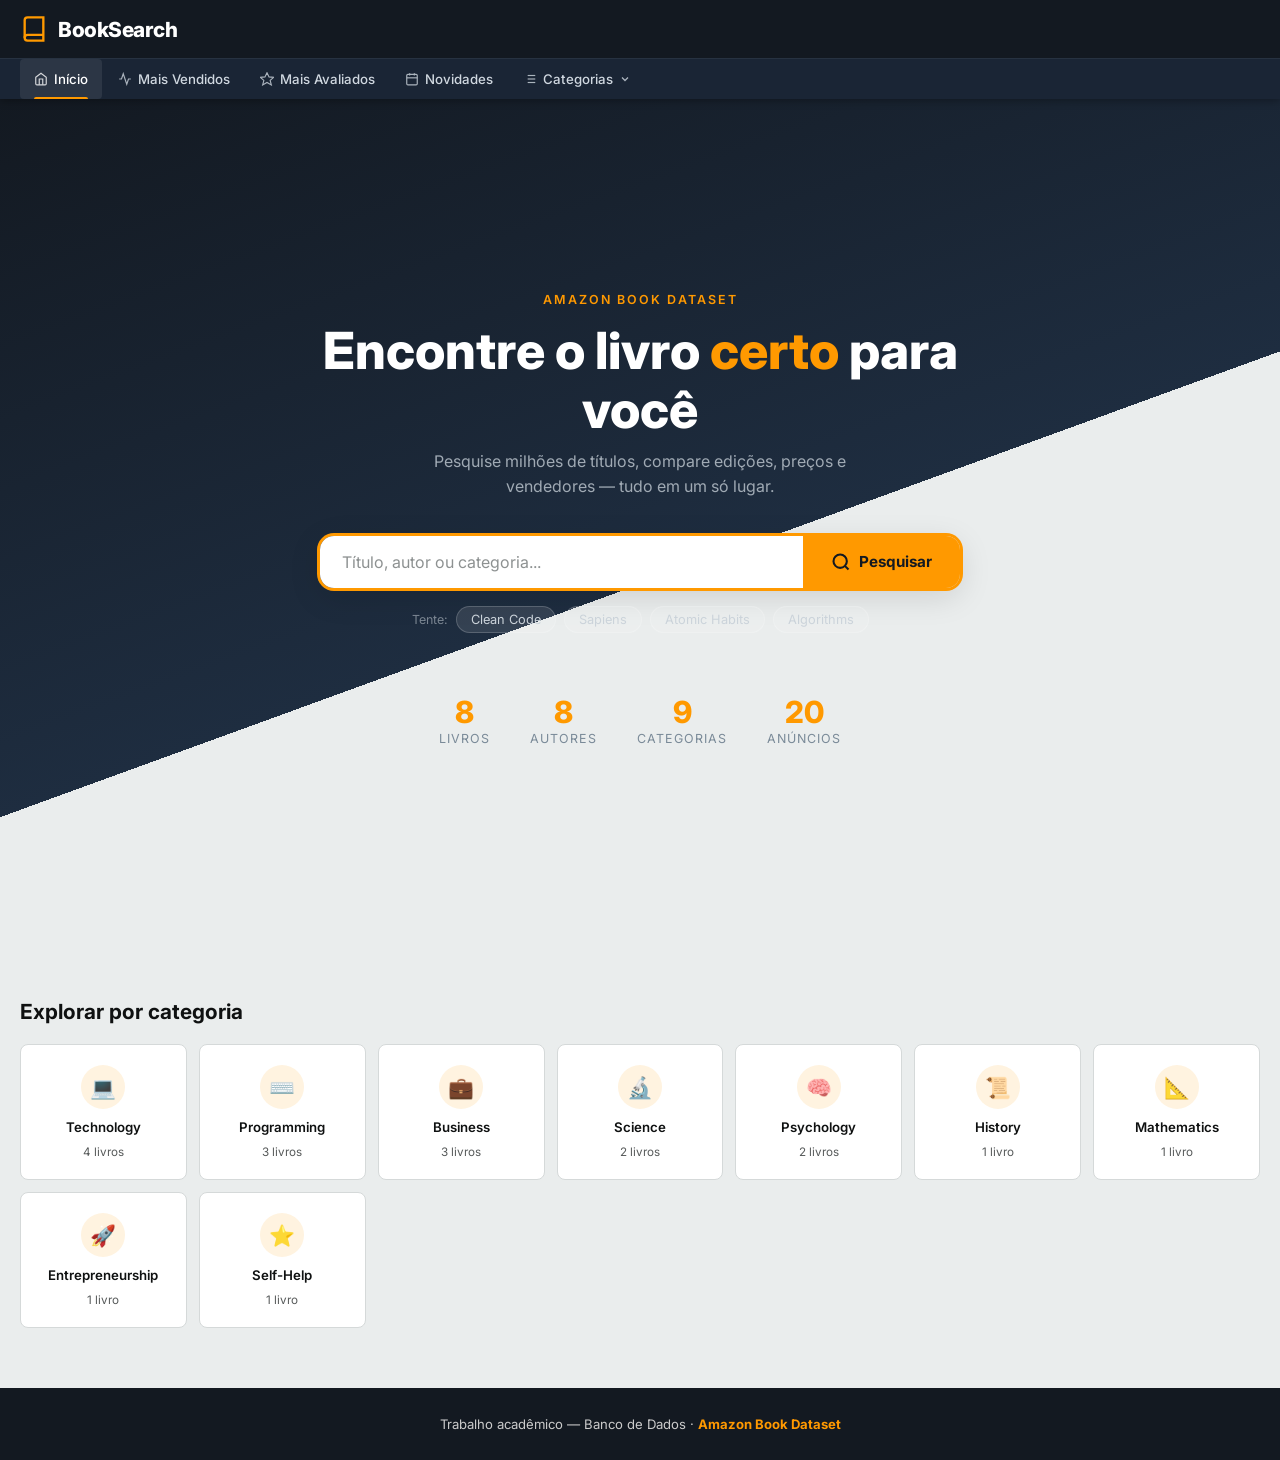
==== index.html @ 6c3b2145 "Criada base do site" ====
<!DOCTYPE html>
<html lang="pt-BR">
<head>
  <meta charset="UTF-8" />
  <meta name="viewport" content="width=device-width, initial-scale=1.0" />
  <title>BookSearch — Amazon Book Dataset</title>
  <link rel="stylesheet" href="style.css" />
</head>
<body>

  <!-- ── NAVBAR ── -->
  <nav class="navbar">
    <div class="navbar-top">
      <a class="nav-logo" href="index.html">
        <svg viewBox="0 0 24 24" fill="none" stroke="currentColor" stroke-width="2">
          <path d="M4 19.5A2.5 2.5 0 0 1 6.5 17H20"/>
          <path d="M6.5 2H20v20H6.5A2.5 2.5 0 0 1 4 19.5v-15A2.5 2.5 0 0 1 6.5 2z"/>
        </svg>
        <span class="logo-text">Book<span>Search</span></span>
      </a>
      <button class="nav-hamburger" onclick="toggleMobileNav()" aria-label="Menu">
        <span></span><span></span><span></span>
      </button>
    </div>

    <div class="navbar-links-row" id="navbar-links">
      <div class="navbar-links-inner">

        <a class="nav-link active" href="index.html">
          <svg viewBox="0 0 24 24" fill="none" stroke="currentColor" stroke-width="2">
            <path d="M3 9l9-7 9 7v11a2 2 0 0 1-2 2H5a2 2 0 0 1-2-2z"/>
            <polyline points="9 22 9 12 15 12 15 22"/>
          </svg>
          Início
        </a>

        <a class="nav-link" href="results.html?sort=reviews&q=" onclick="navTo(event,'reviews')">
          <svg viewBox="0 0 24 24" fill="none" stroke="currentColor" stroke-width="2">
            <polyline points="22 12 18 12 15 21 9 3 6 12 2 12"/>
          </svg>
          Mais Vendidos
        </a>

        <a class="nav-link" href="results.html?sort=rating&q=" onclick="navTo(event,'rating')">
          <svg viewBox="0 0 20 20" fill="none" stroke="currentColor" stroke-width="1.6">
            <polygon points="10,1 12.9,7 19.5,7.6 14.5,12 16.2,18.5 10,15 3.8,18.5 5.5,12 0.5,7.6 7.1,7"/>
          </svg>
          Mais Avaliados
        </a>

        <a class="nav-link" href="results.html?sort=year&q=" onclick="navTo(event,'year')">
          <svg viewBox="0 0 24 24" fill="none" stroke="currentColor" stroke-width="2">
            <rect x="3" y="4" width="18" height="18" rx="2" ry="2"/>
            <line x1="16" y1="2" x2="16" y2="6"/><line x1="8" y1="2" x2="8" y2="6"/>
            <line x1="3" y1="10" x2="21" y2="10"/>
          </svg>
          Novidades
        </a>

        <div class="nav-dropdown nav-link" tabindex="0" onclick="toggleDropdown(this)">
          <svg viewBox="0 0 24 24" fill="none" stroke="currentColor" stroke-width="2">
            <line x1="8" y1="6" x2="21" y2="6"/><line x1="8" y1="12" x2="21" y2="12"/>
            <line x1="8" y1="18" x2="21" y2="18"/>
            <line x1="3" y1="6" x2="3.01" y2="6"/><line x1="3" y1="12" x2="3.01" y2="12"/>
            <line x1="3" y1="18" x2="3.01" y2="18"/>
          </svg>
          Categorias
          <svg class="nav-chevron" viewBox="0 0 24 24" fill="none" stroke="currentColor" stroke-width="2.5">
            <polyline points="6 9 12 15 18 9"/>
          </svg>
          <div class="nav-dropdown-menu" id="cat-dropdown"></div>
        </div>

      </div>
    </div>
  </nav>

  <!-- ── HERO ── -->
  <main>
    <section class="hero">
      <p class="hero-eyebrow">Amazon Book Dataset</p>
      <h1 class="hero-title">Encontre o livro <em>certo</em> para você</h1>
      <p class="hero-sub">Pesquise milhões de títulos, compare edições, preços e vendedores — tudo em um só lugar.</p>

      <div class="hero-search-wrap">
        <form class="hero-search" onsubmit="handleHeroSearch(event)">
          <input
            type="text"
            id="hero-input"
            placeholder="Título, autor ou categoria..."
            autofocus
          />
          <button type="submit">
            <svg viewBox="0 0 24 24" fill="none" stroke="currentColor" stroke-width="2.5">
              <circle cx="11" cy="11" r="8"/><path d="M21 21l-4.35-4.35"/>
            </svg>
            Pesquisar
          </button>
        </form>

        <div class="hero-suggestions">
          <span>Tente:</span>
          <button class="suggestion-chip" onclick="searchFor('Clean Code')">Clean Code</button>
          <button class="suggestion-chip" onclick="searchFor('Sapiens')">Sapiens</button>
          <button class="suggestion-chip" onclick="searchFor('Atomic Habits')">Atomic Habits</button>
          <button class="suggestion-chip" onclick="searchFor('Algorithms')">Algorithms</button>
        </div>
      </div>

      <div class="hero-stats">
        <div class="stat-item">
          <div class="stat-number" id="stat-books">—</div>
          <div class="stat-label">Livros</div>
        </div>
        <div class="stat-item">
          <div class="stat-number" id="stat-authors">—</div>
          <div class="stat-label">Autores</div>
        </div>
        <div class="stat-item">
          <div class="stat-number" id="stat-cats">—</div>
          <div class="stat-label">Categorias</div>
        </div>
        <div class="stat-item">
          <div class="stat-number" id="stat-listings">—</div>
          <div class="stat-label">Anúncios</div>
        </div>
      </div>
    </section>

    <!-- ── CATEGORIES ── -->
    <section class="categories-section">
      <h2 class="section-title">Explorar por categoria</h2>
      <div class="categories-grid" id="categories-grid"></div>
    </section>
  </main>

  <!-- ── FOOTER ── -->
  <footer>
    <p>Trabalho acadêmico — Banco de Dados · <strong>Amazon Book Dataset</strong></p>
  </footer>

  <script src="app.js"></script>
  <script>
    // ── Category icons map ────────────────────────────────────
    const CAT_ICONS = {
      'Technology':      '💻',
      'Programming':     '⌨️',
      'History':         '📜',
      'Science':         '🔬',
      'Psychology':      '🧠',
      'Business':        '💼',
      'Entrepreneurship':'🚀',
      'Self-Help':       '⭐',
      'Mathematics':     '📐',
    };

    // ── Nav helpers ───────────────────────────────────────────
    function navTo(e, sort) {
      e.preventDefault();
      window.location.href = `results.html?sort=${sort}&q=`;
    }

    function toggleMobileNav() {
      document.getElementById('navbar-links').classList.toggle('open');
    }

    function toggleDropdown(el) {
      // only on mobile (hover handles desktop)
      if (window.innerWidth <= 700) el.classList.toggle('open');
    }

    // ── Build nav category dropdown ───────────────────────────
    function buildNavDropdown() {
      const menu = document.getElementById('cat-dropdown');
      const cats = getAllCategories(MOCK_BOOKS);
      cats.forEach(cat => {
        const btn = document.createElement('button');
        btn.className = 'nav-dropdown-item';
        btn.innerHTML = `<span class="cat-dot"></span>${cat}`;
        btn.addEventListener('click', (e) => {
          e.stopPropagation();
          window.location.href = `results.html?cat=${encodeURIComponent(cat)}&q=`;
        });
        menu.appendChild(btn);
      });
    }

    // ── Build stats ───────────────────────────────────────────
    function buildStats() {
      const authors  = new Set(MOCK_BOOKS.map(b => b.author));
      const cats     = new Set(MOCK_BOOKS.flatMap(b => b.categories));
      const listings = MOCK_BOOKS.reduce((acc, b) => acc + b.listings.length, 0);
      animateCount('stat-books',    MOCK_BOOKS.length);
      animateCount('stat-authors',  authors.size);
      animateCount('stat-cats',     cats.size);
      animateCount('stat-listings', listings);
    }

    function animateCount(id, target) {
      const el = document.getElementById(id);
      let cur = 0;
      const step = Math.max(1, Math.floor(target / 30));
      const t = setInterval(() => {
        cur = Math.min(cur + step, target);
        el.textContent = cur.toLocaleString('pt-BR');
        if (cur >= target) clearInterval(t);
      }, 30);
    }

    // ── Build categories grid ─────────────────────────────────
    function buildCategories() {
      const grid = document.getElementById('categories-grid');
      const catCount = {};
      MOCK_BOOKS.forEach(b => b.categories.forEach(c => {
        catCount[c] = (catCount[c] || 0) + 1;
      }));
      Object.entries(catCount).sort((a,b) => b[1]-a[1]).forEach(([cat, count]) => {
        const card = document.createElement('div');
        card.className = 'category-card';
        card.innerHTML = `
          <div class="category-icon">${CAT_ICONS[cat] || '📚'}</div>
          <div class="category-name">${cat}</div>
          <div class="category-count">${count} livro${count>1?'s':''}</div>
        `;
        card.addEventListener('click', () => searchFor(cat));
        grid.appendChild(card);
      });
    }

    // ── Search handlers ───────────────────────────────────────
    function handleHeroSearch(e) {
      e.preventDefault();
      const q = document.getElementById('hero-input').value.trim();
      navigateSearch(q);
    }

    function searchFor(term) {
      document.getElementById('hero-input').value = term;
      navigateSearch(term);
    }

    function navigateSearch(query) {
      saveSearch(query);
      window.location.href = `results.html?q=${encodeURIComponent(query)}`;
    }

    // ── Init ──────────────────────────────────────────────────
    buildNavDropdown();
    buildStats();
    buildCategories();
  </script>
</body>
</html>
---- style.css ----
/* =============================================
   AMAZON BOOKSTORE — SHARED STYLES
   ============================================= */

@import url('https://fonts.googleapis.com/css2?family=Inter:wght@300;400;500;600;700;800&display=swap');

:root {
  --navy:       #131921;
  --navy-mid:   #1a2535;
  --orange:     #FF9900;
  --orange-dark:#e47911;
  --orange-lite:#fff3e0;
  --bg:         #EAEDED;
  --surface:    #FFFFFF;
  --border:     #D5D9D9;
  --text:       #0F1111;
  --text-mid:   #565959;
  --text-light: #8d9191;
  --star:       #FF9900;
  --green:      #007600;
  --red:        #b12704;
  --radius:     8px;
  --radius-lg:  14px;
  --shadow-sm:  0 1px 4px rgba(0,0,0,.08);
  --shadow-md:  0 4px 16px rgba(0,0,0,.10);
  --shadow-lg:  0 8px 32px rgba(0,0,0,.13);
  --transition: .18s ease;
}

*, *::before, *::after { box-sizing: border-box; margin: 0; padding: 0; }

html { scroll-behavior: smooth; }

body {
  font-family: 'Inter', sans-serif;
  background: var(--bg);
  color: var(--text);
  min-height: 100vh;
  -webkit-font-smoothing: antialiased;
}

a { text-decoration: none; color: inherit; }
img { display: block; max-width: 100%; }
button { cursor: pointer; border: none; background: none; font-family: inherit; }
input, select { font-family: inherit; }

/* ─── NAVBAR ─── */
.navbar {
  background: var(--navy);
  position: sticky;
  top: 0;
  z-index: 100;
  box-shadow: 0 2px 8px rgba(0,0,0,.3);
}

/* Top row: logo + hamburger */
.navbar-top {
  max-width: 1280px;
  margin: 0 auto;
  padding: 0 20px;
  height: 58px;
  display: flex;
  align-items: center;
  justify-content: space-between;
}

.nav-logo {
  display: flex;
  align-items: center;
  gap: 10px;
  color: var(--orange);
  font-weight: 800;
  font-size: 1.3rem;
  letter-spacing: -.5px;
  white-space: nowrap;
  flex-shrink: 0;
}

.nav-logo svg { width: 28px; height: 28px; flex-shrink: 0; }
.nav-logo span { color: #fff; }

/* Bottom row: nav links */
.navbar-links-row {
  background: var(--navy-mid);
  border-top: 1px solid rgba(255,255,255,.06);
}

.navbar-links-inner {
  max-width: 1280px;
  margin: 0 auto;
  padding: 0 20px;
  display: flex;
  align-items: center;
  gap: 2px;
  height: 40px;
}

.nav-link {
  display: flex;
  align-items: center;
  gap: 6px;
  color: #d0d8e0;
  font-size: .83rem;
  font-weight: 500;
  padding: 0 14px;
  height: 100%;
  border-radius: 4px;
  transition: color var(--transition), background var(--transition);
  white-space: nowrap;
  cursor: pointer;
  position: relative;
}

.nav-link svg { width: 14px; height: 14px; opacity: .8; flex-shrink: 0; }

.nav-link:hover,
.nav-link.active {
  color: #fff;
  background: rgba(255,255,255,.08);
}

.nav-link.active::after {
  content: '';
  position: absolute;
  bottom: 0;
  left: 14px;
  right: 14px;
  height: 2px;
  background: var(--orange);
  border-radius: 2px 2px 0 0;
}

/* Dropdown */
.nav-dropdown {
  position: relative;
}

.nav-dropdown-menu {
  display: none;
  position: absolute;
  top: calc(100% + 4px);
  left: 0;
  background: #fff;
  border: 1px solid var(--border);
  border-radius: var(--radius);
  box-shadow: var(--shadow-lg);
  min-width: 200px;
  padding: 6px 0;
  z-index: 200;
}

.nav-dropdown:hover .nav-dropdown-menu,
.nav-dropdown:focus-within .nav-dropdown-menu {
  display: block;
}

.nav-dropdown-item {
  display: flex;
  align-items: center;
  gap: 10px;
  padding: 9px 16px;
  font-size: .85rem;
  color: var(--text);
  cursor: pointer;
  transition: background var(--transition);
  width: 100%;
  text-align: left;
}

.nav-dropdown-item:hover { background: var(--bg); color: var(--orange-dark); }

.nav-dropdown-item .cat-dot {
  width: 8px; height: 8px;
  border-radius: 50%;
  background: var(--orange);
  flex-shrink: 0;
}

.nav-chevron {
  width: 12px !important;
  height: 12px !important;
  transition: transform .2s ease;
}

.nav-dropdown:hover .nav-chevron { transform: rotate(180deg); }

/* Hamburger for mobile */
.nav-hamburger {
  display: none;
  flex-direction: column;
  gap: 5px;
  padding: 6px;
  cursor: pointer;
  color: #d0d8e0;
}

.nav-hamburger span {
  display: block;
  width: 22px;
  height: 2px;
  background: currentColor;
  border-radius: 2px;
  transition: transform .2s, opacity .2s;
}

/* Mobile nav */
@media (max-width: 700px) {
  .nav-hamburger { display: flex; }

  .navbar-links-row {
    display: none;
    height: auto;
  }

  .navbar-links-row.open { display: block; }

  .navbar-links-inner {
    flex-direction: column;
    align-items: stretch;
    height: auto;
    padding: 8px 12px 12px;
    gap: 2px;
  }

  .nav-link { height: 40px; padding: 0 10px; }
  .nav-link.active::after { display: none; }

  .nav-dropdown-menu {
    position: static;
    box-shadow: none;
    border: none;
    border-radius: 0;
    border-left: 2px solid var(--orange);
    margin: 0 0 4px 10px;
    padding: 0;
    background: transparent;
    display: none;
  }

  .nav-dropdown.open .nav-dropdown-menu { display: block; }

  .nav-dropdown-item { color: #ccc; font-size: .82rem; padding: 8px 12px; }
  .nav-dropdown-item:hover { background: rgba(255,255,255,.06); }
}

/* ─── FOOTER ─── */
footer {
  background: var(--navy);
  color: #ccc;
  text-align: center;
  padding: 28px 20px;
  font-size: .82rem;
  margin-top: 60px;
}

footer strong { color: var(--orange); }

/* ─── STAR RATING ─── */
.stars {
  display: flex;
  align-items: center;
  gap: 3px;
}

.stars svg { width: 14px; height: 14px; }
.star-filled { fill: var(--star); }
.star-empty  { fill: #d3d3d3; }

.rating-label {
  font-size: .78rem;
  color: var(--text-mid);
  margin-left: 4px;
}

/* ─── BADGE ─── */
.badge {
  display: inline-flex;
  align-items: center;
  padding: 2px 8px;
  border-radius: 20px;
  font-size: .72rem;
  font-weight: 600;
  letter-spacing: .2px;
}

.badge-orange { background: var(--orange-lite); color: var(--orange-dark); }
.badge-green  { background: #e8f5e9; color: var(--green); }
.badge-navy   { background: #e8eaf6; color: #3949ab; }

/* ─── RESPONSIVE HELPER ─── */
@media (max-width: 480px) {
  .nav-logo .logo-text { display: none; }
}


/* =============================================
   INDEX PAGE — HERO SEARCH
   ============================================= */

.hero {
  min-height: calc(100vh - 60px);
  display: flex;
  flex-direction: column;
  align-items: center;
  justify-content: center;
  padding: 60px 20px;
  background: linear-gradient(160deg, var(--navy) 0%, #1e2d40 55%, var(--bg) 55%);
}

.hero-eyebrow {
  color: var(--orange);
  font-size: .78rem;
  font-weight: 600;
  letter-spacing: 2px;
  text-transform: uppercase;
  margin-bottom: 14px;
}

.hero-title {
  color: #fff;
  font-size: clamp(2rem, 5vw, 3.2rem);
  font-weight: 800;
  text-align: center;
  line-height: 1.15;
  margin-bottom: 10px;
  max-width: 640px;
}

.hero-title em {
  font-style: normal;
  color: var(--orange);
}

.hero-sub {
  color: #a0aab4;
  font-size: 1rem;
  text-align: center;
  margin-bottom: 36px;
  max-width: 480px;
  line-height: 1.6;
}

.hero-search-wrap {
  width: 100%;
  max-width: 640px;
  position: relative;
}

.hero-search {
  display: flex;
  width: 100%;
  box-shadow: var(--shadow-lg);
  border-radius: var(--radius-lg);
  overflow: hidden;
  transition: box-shadow var(--transition);
}

.hero-search:focus-within {
  box-shadow: 0 0 0 3px var(--orange), var(--shadow-lg);
}

.hero-search input {
  flex: 1;
  padding: 16px 22px;
  font-size: 1rem;
  border: none;
  outline: none;
  background: #fff;
  color: var(--text);
}

.hero-search input::placeholder { color: var(--text-light); }

.hero-search button {
  background: var(--orange);
  color: var(--navy);
  font-weight: 700;
  font-size: .95rem;
  padding: 0 28px;
  display: flex;
  align-items: center;
  gap: 8px;
  transition: background var(--transition), transform var(--transition);
  border-radius: 0;
}

.hero-search button:hover { background: var(--orange-dark); }
.hero-search button:active { transform: scale(.98); }
.hero-search button svg { width: 20px; height: 20px; }

.hero-suggestions {
  display: flex;
  flex-wrap: wrap;
  gap: 8px;
  justify-content: center;
  margin-top: 18px;
}

.hero-suggestions span {
  font-size: .78rem;
  color: #7a8591;
  align-self: center;
}

.suggestion-chip {
  background: rgba(255,255,255,.1);
  border: 1px solid rgba(255,255,255,.18);
  color: #cbd3da;
  padding: 5px 14px;
  border-radius: 20px;
  font-size: .8rem;
  cursor: pointer;
  transition: background var(--transition), color var(--transition);
}

.suggestion-chip:hover {
  background: rgba(255,153,0,.15);
  border-color: var(--orange);
  color: var(--orange);
}

.hero-stats {
  display: flex;
  gap: 40px;
  margin-top: 64px;
  flex-wrap: wrap;
  justify-content: center;
}

.stat-item {
  text-align: center;
  color: #fff;
}

.stat-number {
  font-size: 1.9rem;
  font-weight: 800;
  color: var(--orange);
  line-height: 1;
}

.stat-label {
  font-size: .78rem;
  color: #7a8a98;
  margin-top: 4px;
  text-transform: uppercase;
  letter-spacing: 1px;
}

/* categories section on index */
.categories-section {
  max-width: 1280px;
  margin: 60px auto;
  padding: 0 20px;
}

.section-title {
  font-size: 1.3rem;
  font-weight: 700;
  color: var(--text);
  margin-bottom: 20px;
}

.categories-grid {
  display: grid;
  grid-template-columns: repeat(auto-fill, minmax(160px, 1fr));
  gap: 12px;
}

.category-card {
  background: var(--surface);
  border: 1px solid var(--border);
  border-radius: var(--radius);
  padding: 20px 16px;
  display: flex;
  flex-direction: column;
  align-items: center;
  gap: 10px;
  cursor: pointer;
  transition: box-shadow var(--transition), border-color var(--transition), transform var(--transition);
  text-align: center;
}

.category-card:hover {
  box-shadow: var(--shadow-md);
  border-color: var(--orange);
  transform: translateY(-2px);
}

.category-icon {
  width: 44px;
  height: 44px;
  background: var(--orange-lite);
  border-radius: 50%;
  display: flex;
  align-items: center;
  justify-content: center;
  font-size: 1.3rem;
}

.category-name {
  font-size: .83rem;
  font-weight: 600;
  color: var(--text);
}

.category-count {
  font-size: .73rem;
  color: var(--text-mid);
}


/* =============================================
   RESULTS PAGE
   ============================================= */

.results-layout {
  max-width: 1280px;
  margin: 28px auto;
  padding: 0 20px;
  display: grid;
  grid-template-columns: 260px 1fr;
  gap: 24px;
  align-items: start;
}

@media (max-width: 900px) {
  .results-layout { grid-template-columns: 1fr; }
  .sidebar { order: -1; }
}

/* ── Sidebar ── */
.sidebar {
  background: var(--surface);
  border: 1px solid var(--border);
  border-radius: var(--radius-lg);
  overflow: hidden;
  position: sticky;
  top: 76px;
}

.sidebar-header {
  background: var(--navy);
  padding: 14px 18px;
  color: #fff;
  font-weight: 700;
  font-size: .9rem;
  display: flex;
  align-items: center;
  gap: 8px;
}

.sidebar-header svg { width: 16px; height: 16px; opacity: .8; }

.filter-group {
  padding: 16px 18px;
  border-bottom: 1px solid var(--border);
}

.filter-group:last-child { border-bottom: none; }

.filter-group-title {
  font-size: .8rem;
  font-weight: 700;
  text-transform: uppercase;
  letter-spacing: .8px;
  color: var(--text-mid);
  margin-bottom: 12px;
}

.sort-options {
  display: flex;
  flex-direction: column;
  gap: 8px;
}

.sort-option {
  display: flex;
  align-items: center;
  gap: 8px;
  cursor: pointer;
  padding: 6px 8px;
  border-radius: 6px;
  transition: background var(--transition);
  font-size: .87rem;
}

.sort-option:hover { background: var(--bg); }
.sort-option.active { background: var(--orange-lite); color: var(--orange-dark); font-weight: 600; }

.sort-option input[type="radio"] { accent-color: var(--orange); width: 15px; height: 15px; }

.category-filter-list {
  display: flex;
  flex-direction: column;
  gap: 6px;
  max-height: 260px;
  overflow-y: auto;
  scrollbar-width: thin;
}

.category-filter-item {
  display: flex;
  align-items: center;
  gap: 8px;
  cursor: pointer;
  padding: 5px 8px;
  border-radius: 6px;
  font-size: .85rem;
  transition: background var(--transition);
}

.category-filter-item:hover { background: var(--bg); }
.category-filter-item input[type="checkbox"] { accent-color: var(--orange); width: 14px; height: 14px; }

.price-range-wrap { display: flex; flex-direction: column; gap: 10px; }

.price-inputs {
  display: flex;
  gap: 8px;
  align-items: center;
}

.price-inputs input {
  width: 80px;
  padding: 6px 10px;
  border: 1px solid var(--border);
  border-radius: 6px;
  font-size: .85rem;
  outline: none;
}

.price-inputs input:focus { border-color: var(--orange); }
.price-inputs span { color: var(--text-mid); font-size: .85rem; }

.btn-apply-filter {
  width: 100%;
  background: var(--orange);
  color: var(--navy);
  font-weight: 700;
  font-size: .85rem;
  padding: 9px;
  border-radius: 6px;
  transition: background var(--transition);
}

.btn-apply-filter:hover { background: var(--orange-dark); }

/* ── Results main ── */
.results-main {}

.results-header {
  display: flex;
  align-items: center;
  justify-content: space-between;
  margin-bottom: 20px;
  flex-wrap: wrap;
  gap: 10px;
}

.results-query {
  font-size: 1.1rem;
  font-weight: 700;
}

.results-query span { color: var(--text-mid); font-weight: 400; }

.results-count {
  font-size: .85rem;
  color: var(--text-mid);
}

.view-toggle {
  display: flex;
  gap: 6px;
}

.view-btn {
  width: 34px;
  height: 34px;
  border-radius: 6px;
  border: 1px solid var(--border);
  display: flex;
  align-items: center;
  justify-content: center;
  color: var(--text-mid);
  transition: all var(--transition);
}

.view-btn.active, .view-btn:hover {
  background: var(--navy);
  border-color: var(--navy);
  color: #fff;
}

.view-btn svg { width: 16px; height: 16px; }

/* Grid view */
.books-grid {
  display: grid;
  grid-template-columns: repeat(auto-fill, minmax(200px, 1fr));
  gap: 18px;
}

/* List view */
.books-grid.list-view {
  grid-template-columns: 1fr;
}

/* ── Book Card ── */
.book-card {
  background: var(--surface);
  border: 1px solid var(--border);
  border-radius: var(--radius-lg);
  overflow: hidden;
  cursor: pointer;
  transition: box-shadow var(--transition), transform var(--transition), border-color var(--transition);
  display: flex;
  flex-direction: column;
}

.book-card:hover {
  box-shadow: var(--shadow-lg);
  transform: translateY(-3px);
  border-color: #c8cbcb;
}

.list-view .book-card {
  flex-direction: row;
  transform: none !important;
}

.book-card-cover {
  aspect-ratio: 2/3;
  background: linear-gradient(135deg, #dde1e7 0%, #c8cbcb 100%);
  display: flex;
  align-items: center;
  justify-content: center;
  overflow: hidden;
  flex-shrink: 0;
}

.list-view .book-card-cover {
  width: 110px;
  aspect-ratio: unset;
  height: 160px;
}

.book-cover-img {
  width: 100%;
  height: 100%;
  object-fit: cover;
}

.book-cover-placeholder {
  display: flex;
  flex-direction: column;
  align-items: center;
  gap: 8px;
  padding: 16px;
  text-align: center;
}

.book-cover-placeholder svg { width: 36px; height: 36px; color: #a0a8b0; }
.book-cover-placeholder span { font-size: .7rem; color: #a0a8b0; font-weight: 500; }

.book-card-body {
  padding: 14px;
  flex: 1;
  display: flex;
  flex-direction: column;
  gap: 6px;
}

.book-title {
  font-size: .9rem;
  font-weight: 700;
  line-height: 1.3;
  color: var(--text);
  display: -webkit-box;
  -webkit-line-clamp: 2;
  -webkit-box-orient: vertical;
  overflow: hidden;
}

.list-view .book-title { -webkit-line-clamp: 1; font-size: 1rem; }

.book-author {
  font-size: .78rem;
  color: var(--text-mid);
}

.book-price {
  font-size: 1rem;
  font-weight: 700;
  color: var(--red);
  margin-top: auto;
  padding-top: 6px;
}

.book-card-footer {
  padding: 10px 14px 14px;
  display: flex;
  align-items: center;
  justify-content: space-between;
  border-top: 1px solid var(--bg);
}

.list-view .book-card-footer { border-top: none; }

.btn-view-book {
  background: var(--orange);
  color: var(--navy);
  font-weight: 700;
  font-size: .75rem;
  padding: 6px 14px;
  border-radius: 6px;
  transition: background var(--transition);
}

.btn-view-book:hover { background: var(--orange-dark); }

/* pagination */
.pagination {
  display: flex;
  justify-content: center;
  gap: 8px;
  margin-top: 36px;
  flex-wrap: wrap;
}

.page-btn {
  width: 38px;
  height: 38px;
  border-radius: 8px;
  border: 1px solid var(--border);
  display: flex;
  align-items: center;
  justify-content: center;
  font-size: .88rem;
  font-weight: 600;
  color: var(--text);
  cursor: pointer;
  transition: all var(--transition);
  background: var(--surface);
}

.page-btn:hover { border-color: var(--orange); color: var(--orange); }
.page-btn.active { background: var(--orange); border-color: var(--orange); color: var(--navy); }
.page-btn:disabled { opacity: .4; cursor: default; }


/* =============================================
   BOOK DETAIL PAGE
   ============================================= */

.detail-layout {
  max-width: 1100px;
  margin: 36px auto;
  padding: 0 20px;
}

.breadcrumb {
  display: flex;
  align-items: center;
  gap: 6px;
  font-size: .82rem;
  color: var(--text-mid);
  margin-bottom: 28px;
  flex-wrap: wrap;
}

.breadcrumb a { color: #007185; }
.breadcrumb a:hover { text-decoration: underline; }
.breadcrumb svg { width: 12px; height: 12px; opacity: .6; }

.book-detail-card {
  background: var(--surface);
  border: 1px solid var(--border);
  border-radius: var(--radius-lg);
  overflow: hidden;
  display: grid;
  grid-template-columns: 280px 1fr;
  gap: 0;
  box-shadow: var(--shadow-md);
}

@media (max-width: 760px) {
  .book-detail-card { grid-template-columns: 1fr; }
}

.detail-cover-col {
  background: linear-gradient(160deg, #dde1e7, #c5cad1);
  display: flex;
  align-items: center;
  justify-content: center;
  padding: 40px 30px;
  min-height: 380px;
}

.detail-cover-img {
  width: 100%;
  max-width: 200px;
  aspect-ratio: 2/3;
  object-fit: cover;
  border-radius: 4px;
  box-shadow: 0 12px 40px rgba(0,0,0,.25);
}

.detail-cover-placeholder {
  width: 180px;
  height: 270px;
  background: #fff;
  border-radius: 4px;
  display: flex;
  flex-direction: column;
  align-items: center;
  justify-content: center;
  gap: 12px;
  box-shadow: 0 12px 40px rgba(0,0,0,.2);
  color: #a0a8b0;
}

.detail-cover-placeholder svg { width: 48px; height: 48px; }
.detail-cover-placeholder p { font-size: .8rem; font-weight: 500; }

.detail-info-col {
  padding: 36px;
  display: flex;
  flex-direction: column;
  gap: 16px;
}

.detail-badges { display: flex; gap: 8px; flex-wrap: wrap; }

.detail-title {
  font-size: clamp(1.4rem, 3vw, 2rem);
  font-weight: 800;
  line-height: 1.2;
  color: var(--text);
}

.detail-author {
  font-size: 1rem;
  color: var(--text-mid);
}

.detail-author strong { color: #007185; }

.detail-rating-row {
  display: flex;
  align-items: center;
  gap: 12px;
  flex-wrap: wrap;
}

.detail-rating-score {
  font-size: 1.2rem;
  font-weight: 800;
  color: var(--text);
}

.detail-rating-count {
  font-size: .85rem;
  color: var(--text-mid);
}

.detail-desc {
  font-size: .92rem;
  line-height: 1.7;
  color: var(--text-mid);
  padding: 14px 0;
  border-top: 1px solid var(--bg);
  border-bottom: 1px solid var(--bg);
}

.detail-meta-grid {
  display: grid;
  grid-template-columns: repeat(auto-fill, minmax(180px, 1fr));
  gap: 12px;
}

.meta-item {}
.meta-label { font-size: .72rem; text-transform: uppercase; letter-spacing: .8px; color: var(--text-light); font-weight: 600; }
.meta-value { font-size: .9rem; font-weight: 600; color: var(--text); margin-top: 2px; }

/* ── Listings section ── */
.section-card {
  background: var(--surface);
  border: 1px solid var(--border);
  border-radius: var(--radius-lg);
  overflow: hidden;
  margin-top: 28px;
  box-shadow: var(--shadow-sm);
}

.section-card-header {
  background: var(--navy);
  padding: 14px 24px;
  color: #fff;
  font-weight: 700;
  font-size: .95rem;
  display: flex;
  align-items: center;
  gap: 10px;
}

.section-card-header svg { width: 18px; height: 18px; opacity: .8; }

.listings-table {
  width: 100%;
  border-collapse: collapse;
  font-size: .88rem;
}

.listings-table th {
  text-align: left;
  padding: 11px 20px;
  background: var(--bg);
  font-size: .75rem;
  text-transform: uppercase;
  letter-spacing: .7px;
  color: var(--text-mid);
  font-weight: 700;
  border-bottom: 1px solid var(--border);
}

.listings-table td {
  padding: 14px 20px;
  border-bottom: 1px solid var(--bg);
  vertical-align: middle;
}

.listings-table tr:last-child td { border-bottom: none; }

.listings-table tr:hover td { background: #fafbfb; }

.seller-name { font-weight: 600; color: var(--text); }
.seller-condition {
  display: inline-block;
  padding: 2px 8px;
  border-radius: 20px;
  font-size: .72rem;
  font-weight: 600;
}
.condition-new  { background: #e8f5e9; color: #2e7d32; }
.condition-used { background: #fff3e0; color: #e65100; }
.condition-refurbished { background: #e8eaf6; color: #3949ab; }

.listing-price { font-weight: 700; color: var(--red); font-size: .95rem; }

.btn-amazon {
  display: inline-flex;
  align-items: center;
  gap: 6px;
  background: var(--orange);
  color: var(--navy);
  font-weight: 700;
  font-size: .8rem;
  padding: 8px 16px;
  border-radius: 6px;
  transition: background var(--transition);
  white-space: nowrap;
}

.btn-amazon:hover { background: var(--orange-dark); }
.btn-amazon svg { width: 14px; height: 14px; }

/* ── Editions section ── */
.editions-grid {
  display: grid;
  grid-template-columns: repeat(auto-fill, minmax(220px, 1fr));
  gap: 16px;
  padding: 20px;
}

.edition-card {
  border: 1px solid var(--border);
  border-radius: var(--radius);
  padding: 16px;
  display: flex;
  flex-direction: column;
  gap: 8px;
  transition: box-shadow var(--transition), border-color var(--transition);
  cursor: pointer;
}

.edition-card:hover { box-shadow: var(--shadow-md); border-color: var(--orange); }
.edition-card.current { border-color: var(--orange); background: var(--orange-lite); }

.edition-format {
  font-size: .75rem;
  font-weight: 700;
  text-transform: uppercase;
  letter-spacing: .8px;
  color: var(--text-mid);
}

.edition-year { font-size: .85rem; font-weight: 600; color: var(--text); }
.edition-isbn { font-size: .73rem; color: var(--text-light); font-family: monospace; }
.edition-price { font-size: .95rem; font-weight: 700; color: var(--red); margin-top: auto; }

@media (max-width: 600px) {
  .listings-table th:nth-child(3),
  .listings-table td:nth-child(3) { display: none; }
  .detail-info-col { padding: 24px 20px; }
}
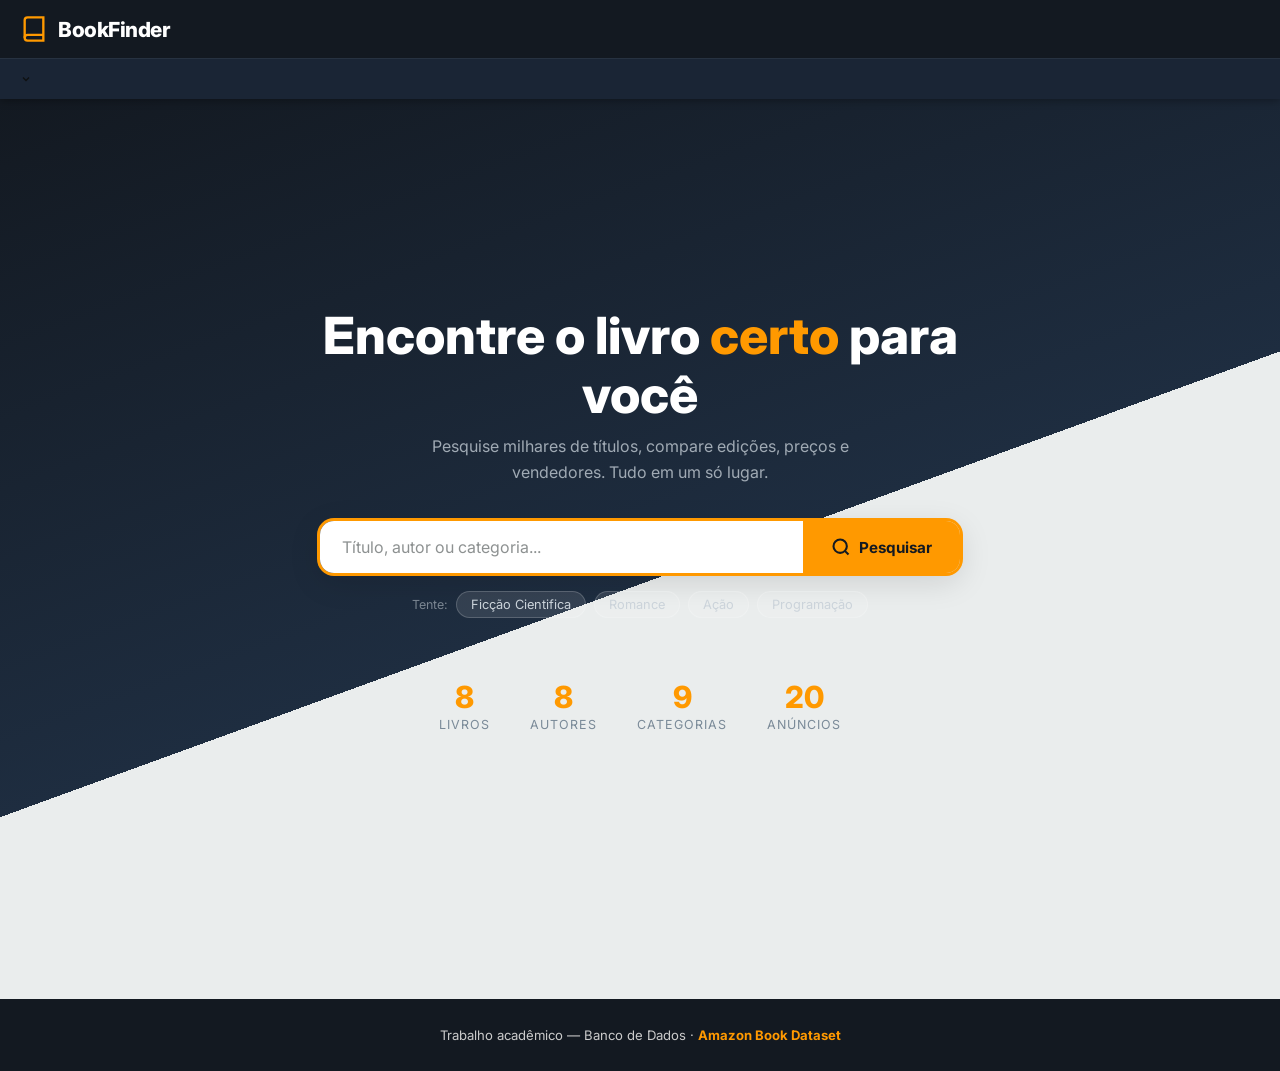
==== commit b11e0446: "Refactor index.html for BookFinder branding Updated the title and modified the hero section text. Re" ====
--- a/index.html
+++ b/index.html
@@ -3,12 +3,11 @@
 <head>
   <meta charset="UTF-8" />
   <meta name="viewport" content="width=device-width, initial-scale=1.0" />
-  <title>BookSearch — Amazon Book Dataset</title>
+  <title>BookFinder</title>
   <link rel="stylesheet" href="style.css" />
 </head>
 <body>
 
-  <!-- ── NAVBAR ── -->
   <nav class="navbar">
     <div class="navbar-top">
       <a class="nav-logo" href="index.html">
@@ -16,7 +15,7 @@
           <path d="M4 19.5A2.5 2.5 0 0 1 6.5 17H20"/>
           <path d="M6.5 2H20v20H6.5A2.5 2.5 0 0 1 4 19.5v-15A2.5 2.5 0 0 1 6.5 2z"/>
         </svg>
-        <span class="logo-text">Book<span>Search</span></span>
+        <span class="logo-text">Book<span>Finder</span></span>
       </a>
       <button class="nav-hamburger" onclick="toggleMobileNav()" aria-label="Menu">
         <span></span><span></span><span></span>
@@ -25,46 +24,6 @@
 
     <div class="navbar-links-row" id="navbar-links">
       <div class="navbar-links-inner">
-
-        <a class="nav-link active" href="index.html">
-          <svg viewBox="0 0 24 24" fill="none" stroke="currentColor" stroke-width="2">
-            <path d="M3 9l9-7 9 7v11a2 2 0 0 1-2 2H5a2 2 0 0 1-2-2z"/>
-            <polyline points="9 22 9 12 15 12 15 22"/>
-          </svg>
-          Início
-        </a>
-
-        <a class="nav-link" href="results.html?sort=reviews&q=" onclick="navTo(event,'reviews')">
-          <svg viewBox="0 0 24 24" fill="none" stroke="currentColor" stroke-width="2">
-            <polyline points="22 12 18 12 15 21 9 3 6 12 2 12"/>
-          </svg>
-          Mais Vendidos
-        </a>
-
-        <a class="nav-link" href="results.html?sort=rating&q=" onclick="navTo(event,'rating')">
-          <svg viewBox="0 0 20 20" fill="none" stroke="currentColor" stroke-width="1.6">
-            <polygon points="10,1 12.9,7 19.5,7.6 14.5,12 16.2,18.5 10,15 3.8,18.5 5.5,12 0.5,7.6 7.1,7"/>
-          </svg>
-          Mais Avaliados
-        </a>
-
-        <a class="nav-link" href="results.html?sort=year&q=" onclick="navTo(event,'year')">
-          <svg viewBox="0 0 24 24" fill="none" stroke="currentColor" stroke-width="2">
-            <rect x="3" y="4" width="18" height="18" rx="2" ry="2"/>
-            <line x1="16" y1="2" x2="16" y2="6"/><line x1="8" y1="2" x2="8" y2="6"/>
-            <line x1="3" y1="10" x2="21" y2="10"/>
-          </svg>
-          Novidades
-        </a>
-
-        <div class="nav-dropdown nav-link" tabindex="0" onclick="toggleDropdown(this)">
-          <svg viewBox="0 0 24 24" fill="none" stroke="currentColor" stroke-width="2">
-            <line x1="8" y1="6" x2="21" y2="6"/><line x1="8" y1="12" x2="21" y2="12"/>
-            <line x1="8" y1="18" x2="21" y2="18"/>
-            <line x1="3" y1="6" x2="3.01" y2="6"/><line x1="3" y1="12" x2="3.01" y2="12"/>
-            <line x1="3" y1="18" x2="3.01" y2="18"/>
-          </svg>
-          Categorias
           <svg class="nav-chevron" viewBox="0 0 24 24" fill="none" stroke="currentColor" stroke-width="2.5">
             <polyline points="6 9 12 15 18 9"/>
           </svg>
@@ -75,12 +34,10 @@
     </div>
   </nav>
 
-  <!-- ── HERO ── -->
   <main>
     <section class="hero">
-      <p class="hero-eyebrow">Amazon Book Dataset</p>
       <h1 class="hero-title">Encontre o livro <em>certo</em> para você</h1>
-      <p class="hero-sub">Pesquise milhões de títulos, compare edições, preços e vendedores — tudo em um só lugar.</p>
+      <p class="hero-sub">Pesquise milhares de títulos, compare edições, preços e vendedores. Tudo em um só lugar.</p>
 
       <div class="hero-search-wrap">
         <form class="hero-search" onsubmit="handleHeroSearch(event)">
@@ -100,10 +57,10 @@
 
         <div class="hero-suggestions">
           <span>Tente:</span>
-          <button class="suggestion-chip" onclick="searchFor('Clean Code')">Clean Code</button>
-          <button class="suggestion-chip" onclick="searchFor('Sapiens')">Sapiens</button>
-          <button class="suggestion-chip" onclick="searchFor('Atomic Habits')">Atomic Habits</button>
-          <button class="suggestion-chip" onclick="searchFor('Algorithms')">Algorithms</button>
+          <button class="suggestion-chip" onclick="searchFor('Ficção Cientifica')">Ficção Cientifica</button>
+          <button class="suggestion-chip" onclick="searchFor('Romance')">Romance</button>
+          <button class="suggestion-chip" onclick="searchFor('Ação')">Ação</button>
+          <button class="suggestion-chip" onclick="searchFor('Programação')">Programação</button>
         </div>
       </div>
 
@@ -127,35 +84,14 @@
       </div>
     </section>
 
-    <!-- ── CATEGORIES ── -->
-    <section class="categories-section">
-      <h2 class="section-title">Explorar por categoria</h2>
-      <div class="categories-grid" id="categories-grid"></div>
-    </section>
-  </main>
-
-  <!-- ── FOOTER ── -->
   <footer>
     <p>Trabalho acadêmico — Banco de Dados · <strong>Amazon Book Dataset</strong></p>
   </footer>
 
   <script src="app.js"></script>
   <script>
-    // ── Category icons map ────────────────────────────────────
-    const CAT_ICONS = {
-      'Technology':      '💻',
-      'Programming':     '⌨️',
-      'History':         '📜',
-      'Science':         '🔬',
-      'Psychology':      '🧠',
-      'Business':        '💼',
-      'Entrepreneurship':'🚀',
-      'Self-Help':       '⭐',
-      'Mathematics':     '📐',
-    };
 
-    // ── Nav helpers ───────────────────────────────────────────
-    function navTo(e, sort) {
+function navTo(e, sort) {
       e.preventDefault();
       window.location.href = `results.html?sort=${sort}&q=`;
     }
@@ -169,7 +105,6 @@
       if (window.innerWidth <= 700) el.classList.toggle('open');
     }
 
-    // ── Build nav category dropdown ───────────────────────────
     function buildNavDropdown() {
       const menu = document.getElementById('cat-dropdown');
       const cats = getAllCategories(MOCK_BOOKS);
@@ -185,7 +120,6 @@
       });
     }
 
-    // ── Build stats ───────────────────────────────────────────
     function buildStats() {
       const authors  = new Set(MOCK_BOOKS.map(b => b.author));
       const cats     = new Set(MOCK_BOOKS.flatMap(b => b.categories));
@@ -207,7 +141,6 @@
       }, 30);
     }
 
-    // ── Build categories grid ─────────────────────────────────
     function buildCategories() {
       const grid = document.getElementById('categories-grid');
       const catCount = {};
@@ -227,7 +160,6 @@
       });
     }
 
-    // ── Search handlers ───────────────────────────────────────
     function handleHeroSearch(e) {
       e.preventDefault();
       const q = document.getElementById('hero-input').value.trim();
@@ -244,7 +176,6 @@
       window.location.href = `results.html?q=${encodeURIComponent(query)}`;
     }
 
-    // ── Init ──────────────────────────────────────────────────
     buildNavDropdown();
     buildStats();
     buildCategories();
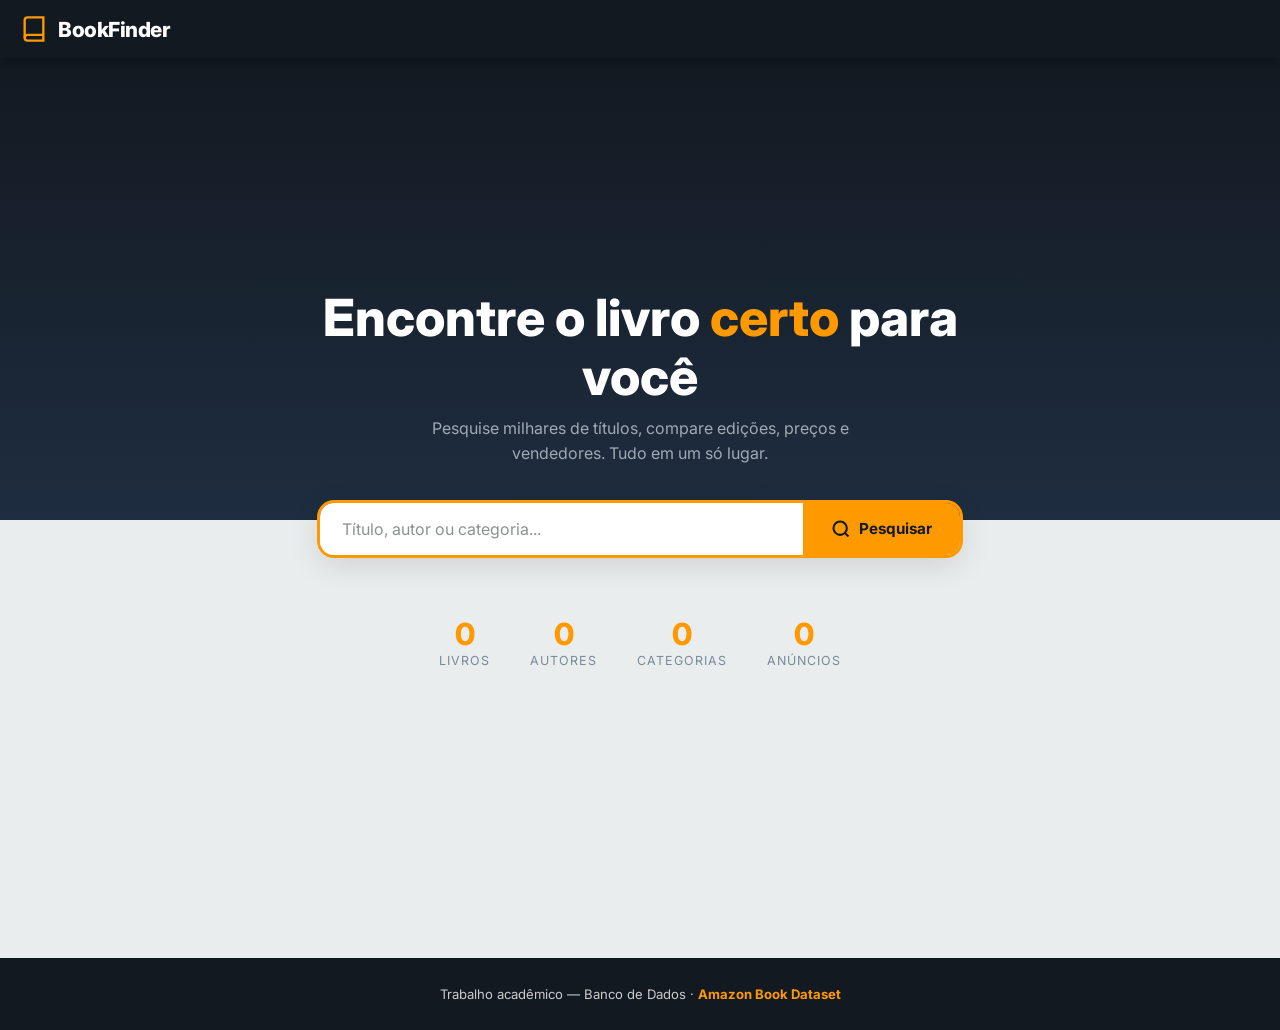
==== commit d8ff5d42: "Add files via upload" ====
--- a/index.html
+++ b/index.html
@@ -21,17 +21,6 @@
         <span></span><span></span><span></span>
       </button>
     </div>
-
-    <div class="navbar-links-row" id="navbar-links">
-      <div class="navbar-links-inner">
-          <svg class="nav-chevron" viewBox="0 0 24 24" fill="none" stroke="currentColor" stroke-width="2.5">
-            <polyline points="6 9 12 15 18 9"/>
-          </svg>
-          <div class="nav-dropdown-menu" id="cat-dropdown"></div>
-        </div>
-
-      </div>
-    </div>
   </nav>
 
   <main>
@@ -41,12 +30,7 @@
 
       <div class="hero-search-wrap">
         <form class="hero-search" onsubmit="handleHeroSearch(event)">
-          <input
-            type="text"
-            id="hero-input"
-            placeholder="Título, autor ou categoria..."
-            autofocus
-          />
+          <input type="text" id="hero-input" placeholder="Título, autor ou categoria..." autofocus />
           <button type="submit">
             <svg viewBox="0 0 24 24" fill="none" stroke="currentColor" stroke-width="2.5">
               <circle cx="11" cy="11" r="8"/><path d="M21 21l-4.35-4.35"/>
@@ -54,15 +38,6 @@
             Pesquisar
           </button>
         </form>
-
-        <div class="hero-suggestions">
-          <span>Tente:</span>
-          <button class="suggestion-chip" onclick="searchFor('Ficção Cientifica')">Ficção Cientifica</button>
-          <button class="suggestion-chip" onclick="searchFor('Romance')">Romance</button>
-          <button class="suggestion-chip" onclick="searchFor('Ação')">Ação</button>
-          <button class="suggestion-chip" onclick="searchFor('Programação')">Programação</button>
-        </div>
-      </div>
 
       <div class="hero-stats">
         <div class="stat-item">
@@ -88,76 +63,12 @@
     <p>Trabalho acadêmico — Banco de Dados · <strong>Amazon Book Dataset</strong></p>
   </footer>
 
+  <!-- Scripts -->
   <script src="app.js"></script>
   <script>
-
-function navTo(e, sort) {
-      e.preventDefault();
-      window.location.href = `results.html?sort=${sort}&q=`;
-    }
-
+    // ─── FUNÇÕES DE NAVEGAÇÃO ──────────────────────────────────
     function toggleMobileNav() {
       document.getElementById('navbar-links').classList.toggle('open');
-    }
-
-    function toggleDropdown(el) {
-      // only on mobile (hover handles desktop)
-      if (window.innerWidth <= 700) el.classList.toggle('open');
-    }
-
-    function buildNavDropdown() {
-      const menu = document.getElementById('cat-dropdown');
-      const cats = getAllCategories(MOCK_BOOKS);
-      cats.forEach(cat => {
-        const btn = document.createElement('button');
-        btn.className = 'nav-dropdown-item';
-        btn.innerHTML = `<span class="cat-dot"></span>${cat}`;
-        btn.addEventListener('click', (e) => {
-          e.stopPropagation();
-          window.location.href = `results.html?cat=${encodeURIComponent(cat)}&q=`;
-        });
-        menu.appendChild(btn);
-      });
-    }
-
-    function buildStats() {
-      const authors  = new Set(MOCK_BOOKS.map(b => b.author));
-      const cats     = new Set(MOCK_BOOKS.flatMap(b => b.categories));
-      const listings = MOCK_BOOKS.reduce((acc, b) => acc + b.listings.length, 0);
-      animateCount('stat-books',    MOCK_BOOKS.length);
-      animateCount('stat-authors',  authors.size);
-      animateCount('stat-cats',     cats.size);
-      animateCount('stat-listings', listings);
-    }
-
-    function animateCount(id, target) {
-      const el = document.getElementById(id);
-      let cur = 0;
-      const step = Math.max(1, Math.floor(target / 30));
-      const t = setInterval(() => {
-        cur = Math.min(cur + step, target);
-        el.textContent = cur.toLocaleString('pt-BR');
-        if (cur >= target) clearInterval(t);
-      }, 30);
-    }
-
-    function buildCategories() {
-      const grid = document.getElementById('categories-grid');
-      const catCount = {};
-      MOCK_BOOKS.forEach(b => b.categories.forEach(c => {
-        catCount[c] = (catCount[c] || 0) + 1;
-      }));
-      Object.entries(catCount).sort((a,b) => b[1]-a[1]).forEach(([cat, count]) => {
-        const card = document.createElement('div');
-        card.className = 'category-card';
-        card.innerHTML = `
-          <div class="category-icon">${CAT_ICONS[cat] || '📚'}</div>
-          <div class="category-name">${cat}</div>
-          <div class="category-count">${count} livro${count>1?'s':''}</div>
-        `;
-        card.addEventListener('click', () => searchFor(cat));
-        grid.appendChild(card);
-      });
     }
 
     function handleHeroSearch(e) {
@@ -176,9 +87,109 @@
       window.location.href = `results.html?q=${encodeURIComponent(query)}`;
     }
 
-    buildNavDropdown();
-    buildStats();
-    buildCategories();
+    function buildStats() {
+      const books = BOOKS_DATA || [];
+      const authors = new Set(books.map(b => b.author));
+      const cats = new Set(books.flatMap(b => b.categories || []));
+      const listings = books.reduce((acc, b) => acc + (b.listings || []).length, 0);
+      animateCount('stat-books', books.length);
+      animateCount('stat-authors', authors.size);
+      animateCount('stat-cats', cats.size);
+      animateCount('stat-listings', listings);
+    }
+
+    function animateCount(id, target) {
+      const el = document.getElementById(id);
+      if (!el) return;
+      let cur = 0;
+      const step = Math.max(1, Math.floor(target / 30));
+      const t = setInterval(() => {
+        cur = Math.min(cur + step, target);
+        el.textContent = cur.toLocaleString('pt-BR');
+        if (cur >= target) clearInterval(t);
+      }, 30);
+    }
+
+    function buildCategories() {
+      const grid = document.getElementById('categories-grid');
+      if (!grid) return;
+      grid.innerHTML = '';
+      const catCount = {};
+      (BOOKS_DATA || []).forEach(b => (b.categories || []).forEach(c => {
+        catCount[c] = (catCount[c] || 0) + 1;
+      }));
+      if (Object.keys(catCount).length === 0) {
+        grid.innerHTML = `<p style="grid-column:1/-1;text-align:center;color:#999;">Nenhuma categoria disponível.</p>`;
+        return;
+      }
+      
+      Object.entries(catCount).sort((a, b) => b[1] - a[1]).forEach(([cat, count]) => {
+        const card = document.createElement('div');
+        card.className = 'category-card';
+        card.innerHTML = `
+          <div class="category-icon">${CAT_ICONS[cat] || '📚'}</div>
+          <div class="category-name">${cat}</div>
+          <div class="category-count">${count} livro${count > 1 ? 's' : ''}</div>
+        `;
+        card.addEventListener('click', () => searchFor(cat));
+        grid.appendChild(card);
+      });
+    }
+
+    function buildNavDropdown() {
+      const menu = document.getElementById('cat-dropdown');
+      if (!menu) return;
+      menu.innerHTML = '';
+      const cats = getAllCategories(BOOKS_DATA);
+      cats.forEach(cat => {
+        const btn = document.createElement('button');
+        btn.className = 'nav-dropdown-item';
+        btn.innerHTML = `<span class="cat-dot"></span>${cat}`;
+        btn.addEventListener('click', () => {
+          window.location.href = `results.html?cat=${encodeURIComponent(cat)}&q=`;
+        });
+        menu.appendChild(btn);
+      });
+    }
+
+    // ─── INICIALIZAÇÃO ──────────────────────────────────────────
+    async function init() {
+      console.log('Inicializando BookFinder...');
+
+      try {
+        // Carrega os dados da API
+        await loadBooks();
+        console.log(`${BOOKS_DATA.length} livros carregados da API`);
+
+        // Carrega as seções
+        await Promise.all([
+          carregarLivroDestaque(),
+          carregarCatalogo(),
+          carregarFiccao(),
+          carregarCategoriasElite(),
+          carregarAcimaDaMedia()
+        ]);
+
+        // Constrói UI
+        buildStats();
+        buildCategories();
+        buildNavDropdown();
+
+        console.log('✅ BookFinder inicializado com sucesso!');
+
+      } catch (error) {
+        console.error('Erro na inicialização:', error);
+        document.getElementById('book-highlight').innerHTML = `
+          <div class="bk-error" style="padding:40px;text-align:center;">
+            <p style="color:#e74c3c;">Erro ao carregar dados. Verifique se o servidor Flask está rodando.</p>
+            <p style="font-size:14px;color:#999;">Execute: python3 app.py</p>
+          </div>
+        `;
+      }
+    }
+
+    // Inicia quando o DOM estiver pronto
+    document.addEventListener('DOMContentLoaded', init);
   </script>
 </body>
-</html>
+</html>
--- a/style.css
+++ b/style.css
@@ -44,7 +44,6 @@
 button { cursor: pointer; border: none; background: none; font-family: inherit; }
 input, select { font-family: inherit; }
 
-/* ─── NAVBAR ─── */
 .navbar {
   background: var(--navy);
   position: sticky;
@@ -53,7 +52,6 @@
   box-shadow: 0 2px 8px rgba(0,0,0,.3);
 }
 
-/* Top row: logo + hamburger */
 .navbar-top {
   max-width: 1280px;
   margin: 0 auto;
@@ -78,22 +76,6 @@
 
 .nav-logo svg { width: 28px; height: 28px; flex-shrink: 0; }
 .nav-logo span { color: #fff; }
-
-/* Bottom row: nav links */
-.navbar-links-row {
-  background: var(--navy-mid);
-  border-top: 1px solid rgba(255,255,255,.06);
-}
-
-.navbar-links-inner {
-  max-width: 1280px;
-  margin: 0 auto;
-  padding: 0 20px;
-  display: flex;
-  align-items: center;
-  gap: 2px;
-  height: 40px;
-}
 
 .nav-link {
   display: flex;
@@ -130,7 +112,6 @@
   border-radius: 2px 2px 0 0;
 }
 
-/* Dropdown */
 .nav-dropdown {
   position: relative;
 }
@@ -184,7 +165,6 @@
 
 .nav-dropdown:hover .nav-chevron { transform: rotate(180deg); }
 
-/* Hamburger for mobile */
 .nav-hamburger {
   display: none;
   flex-direction: column;
@@ -203,7 +183,6 @@
   transition: transform .2s, opacity .2s;
 }
 
-/* Mobile nav */
 @media (max-width: 700px) {
   .nav-hamburger { display: flex; }
 
@@ -243,7 +222,6 @@
   .nav-dropdown-item:hover { background: rgba(255,255,255,.06); }
 }
 
-/* ─── FOOTER ─── */
 footer {
   background: var(--navy);
   color: #ccc;
@@ -255,7 +233,6 @@
 
 footer strong { color: var(--orange); }
 
-/* ─── STAR RATING ─── */
 .stars {
   display: flex;
   align-items: center;
@@ -272,7 +249,6 @@
   margin-left: 4px;
 }
 
-/* ─── BADGE ─── */
 .badge {
   display: inline-flex;
   align-items: center;
@@ -287,16 +263,11 @@
 .badge-green  { background: #e8f5e9; color: var(--green); }
 .badge-navy   { background: #e8eaf6; color: #3949ab; }
 
-/* ─── RESPONSIVE HELPER ─── */
 @media (max-width: 480px) {
   .nav-logo .logo-text { display: none; }
 }
 
 
-/* =============================================
-   INDEX PAGE — HERO SEARCH
-   ============================================= */
-
 .hero {
   min-height: calc(100vh - 60px);
   display: flex;
@@ -304,7 +275,7 @@
   align-items: center;
   justify-content: center;
   padding: 60px 20px;
-  background: linear-gradient(160deg, var(--navy) 0%, #1e2d40 55%, var(--bg) 55%);
+  background: linear-gradient(180deg, var(--navy) 0%, #1e2d40 55%, var(--bg) 55%);
 }
 
 .hero-eyebrow {
@@ -398,14 +369,14 @@
 
 .hero-suggestions span {
   font-size: .78rem;
-  color: #7a8591;
+  color: #131921;
   align-self: center;
 }
 
 .suggestion-chip {
-  background: rgba(255,255,255,.1);
+  background: rgba(100, 99, 99, 0.18);
   border: 1px solid rgba(255,255,255,.18);
-  color: #cbd3da;
+  color: #0F1111;
   padding: 5px 14px;
   border-radius: 20px;
   font-size: .8rem;
@@ -447,7 +418,6 @@
   letter-spacing: 1px;
 }
 
-/* categories section on index */
 .categories-section {
   max-width: 1280px;
   margin: 60px auto;
@@ -508,11 +478,6 @@
   font-size: .73rem;
   color: var(--text-mid);
 }
-
-
-/* =============================================
-   RESULTS PAGE
-   ============================================= */
 
 .results-layout {
   max-width: 1280px;
@@ -646,9 +611,6 @@
 
 .btn-apply-filter:hover { background: var(--orange-dark); }
 
-/* ── Results main ── */
-.results-main {}
-
 .results-header {
   display: flex;
   align-items: center;
@@ -779,11 +741,16 @@
   color: var(--text);
   display: -webkit-box;
   -webkit-line-clamp: 2;
+  line-clamp: 2;
   -webkit-box-orient: vertical;
   overflow: hidden;
 }
 
-.list-view .book-title { -webkit-line-clamp: 1; font-size: 1rem; }
+.list-view .book-title {
+  -webkit-line-clamp: 1;
+  line-clamp: 1;
+  font-size: 1rem;
+}
 
 .book-author {
   font-size: .78rem;
@@ -979,8 +946,6 @@
   grid-template-columns: repeat(auto-fill, minmax(180px, 1fr));
   gap: 12px;
 }
-
-.meta-item {}
 .meta-label { font-size: .72rem; text-transform: uppercase; letter-spacing: .8px; color: var(--text-light); font-weight: 600; }
 .meta-value { font-size: .9rem; font-weight: 600; color: var(--text); margin-top: 2px; }
 
